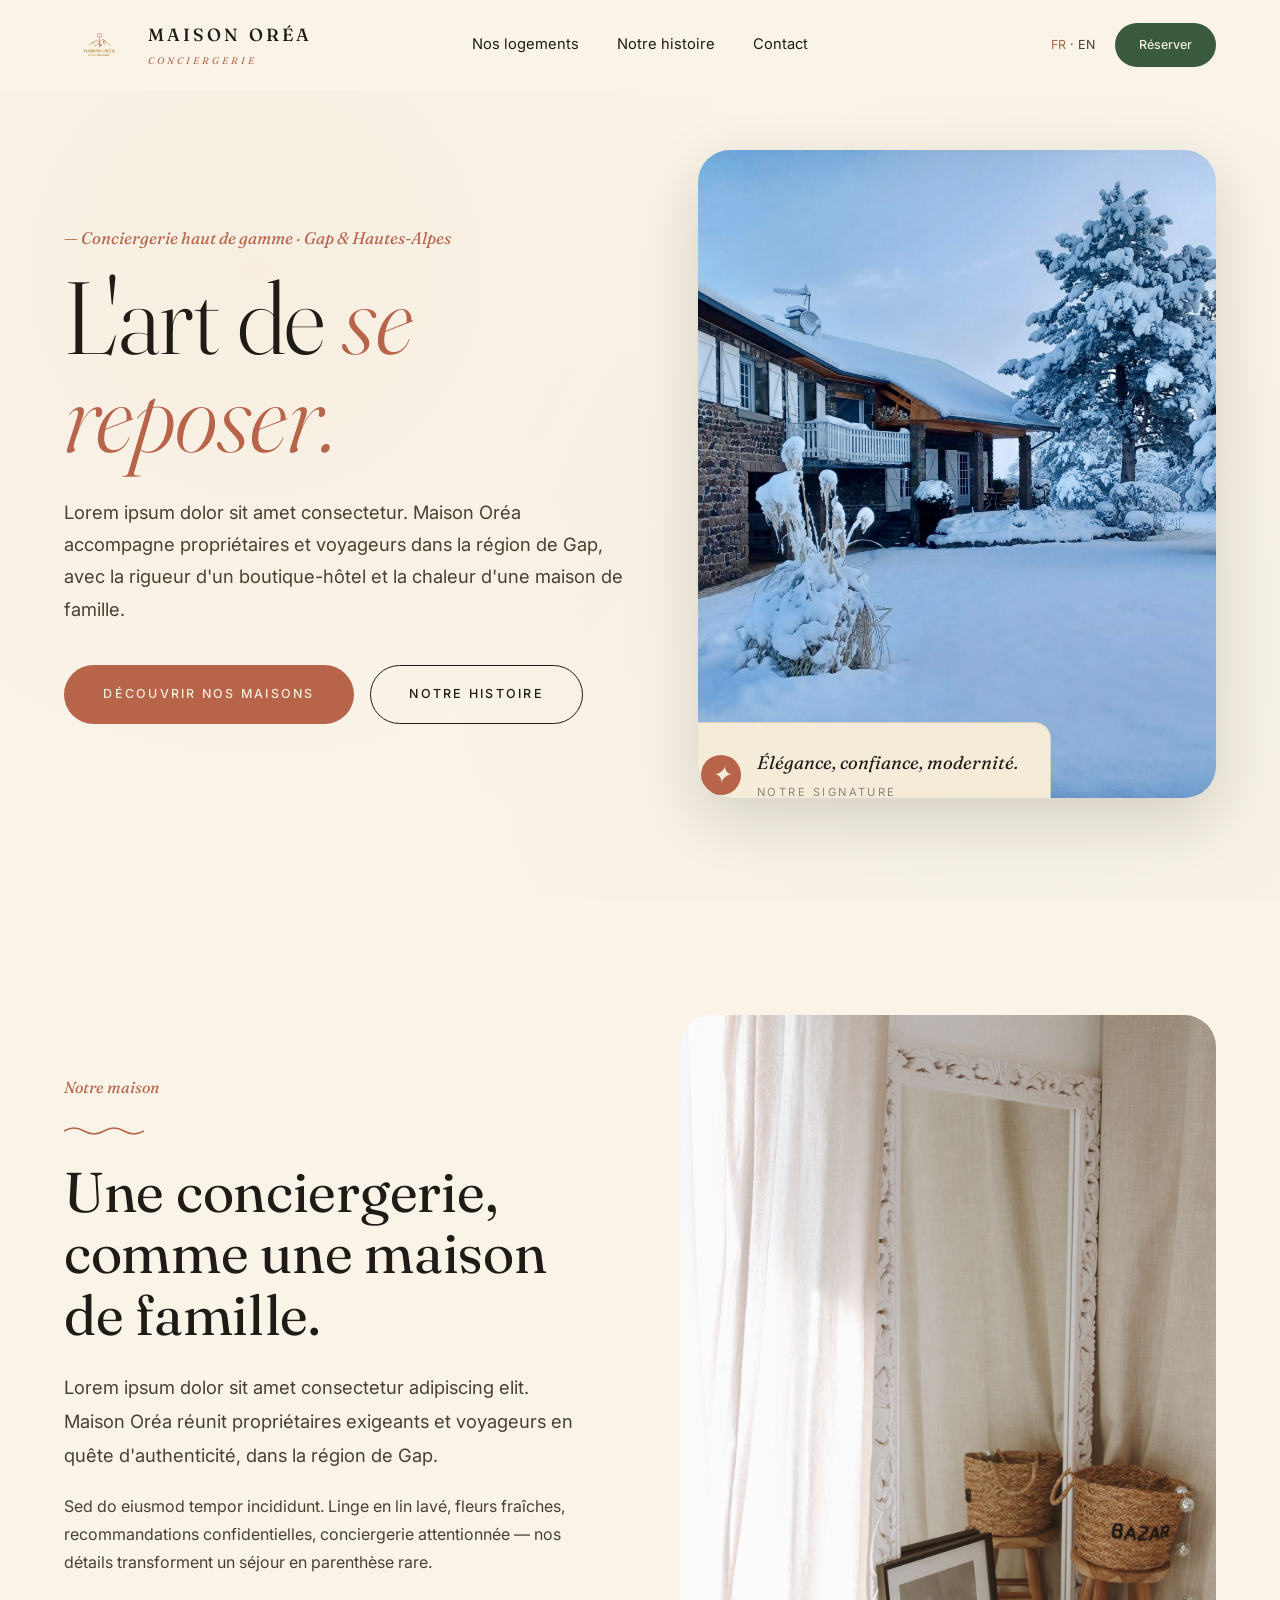
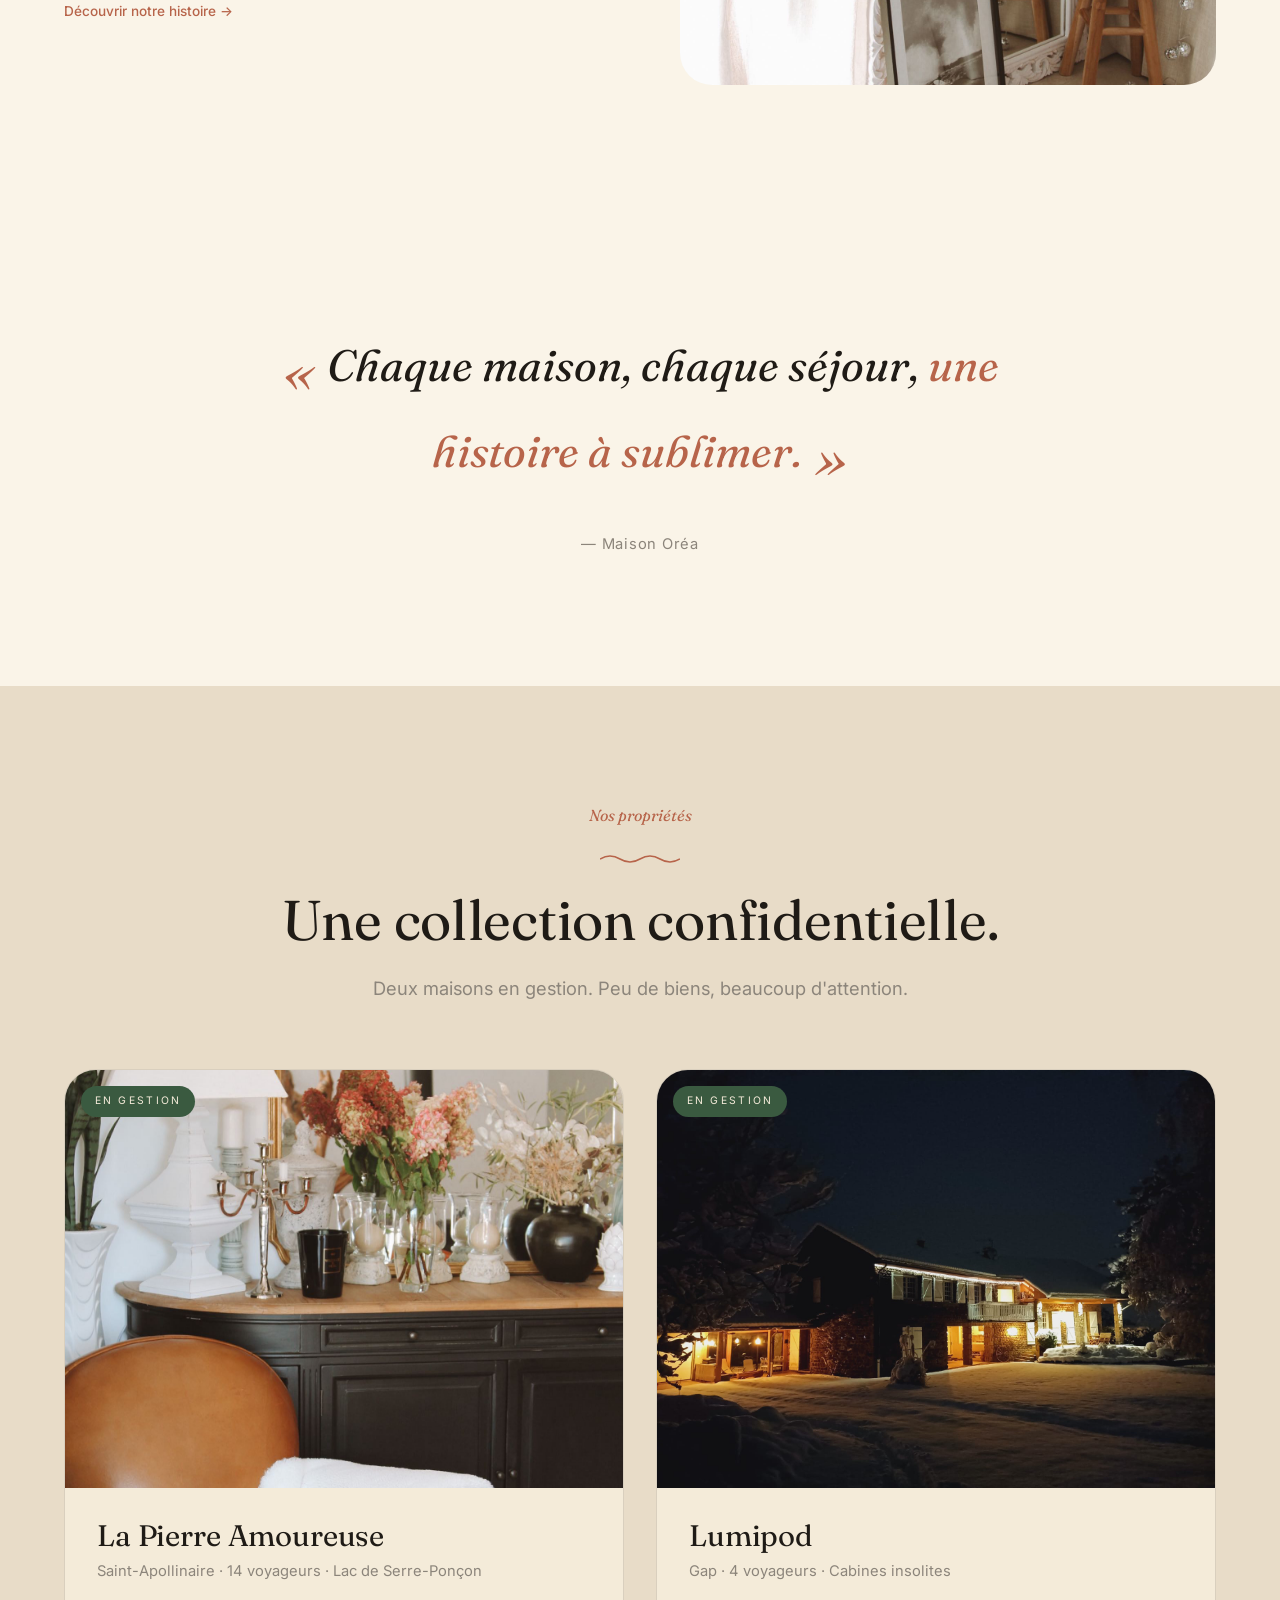
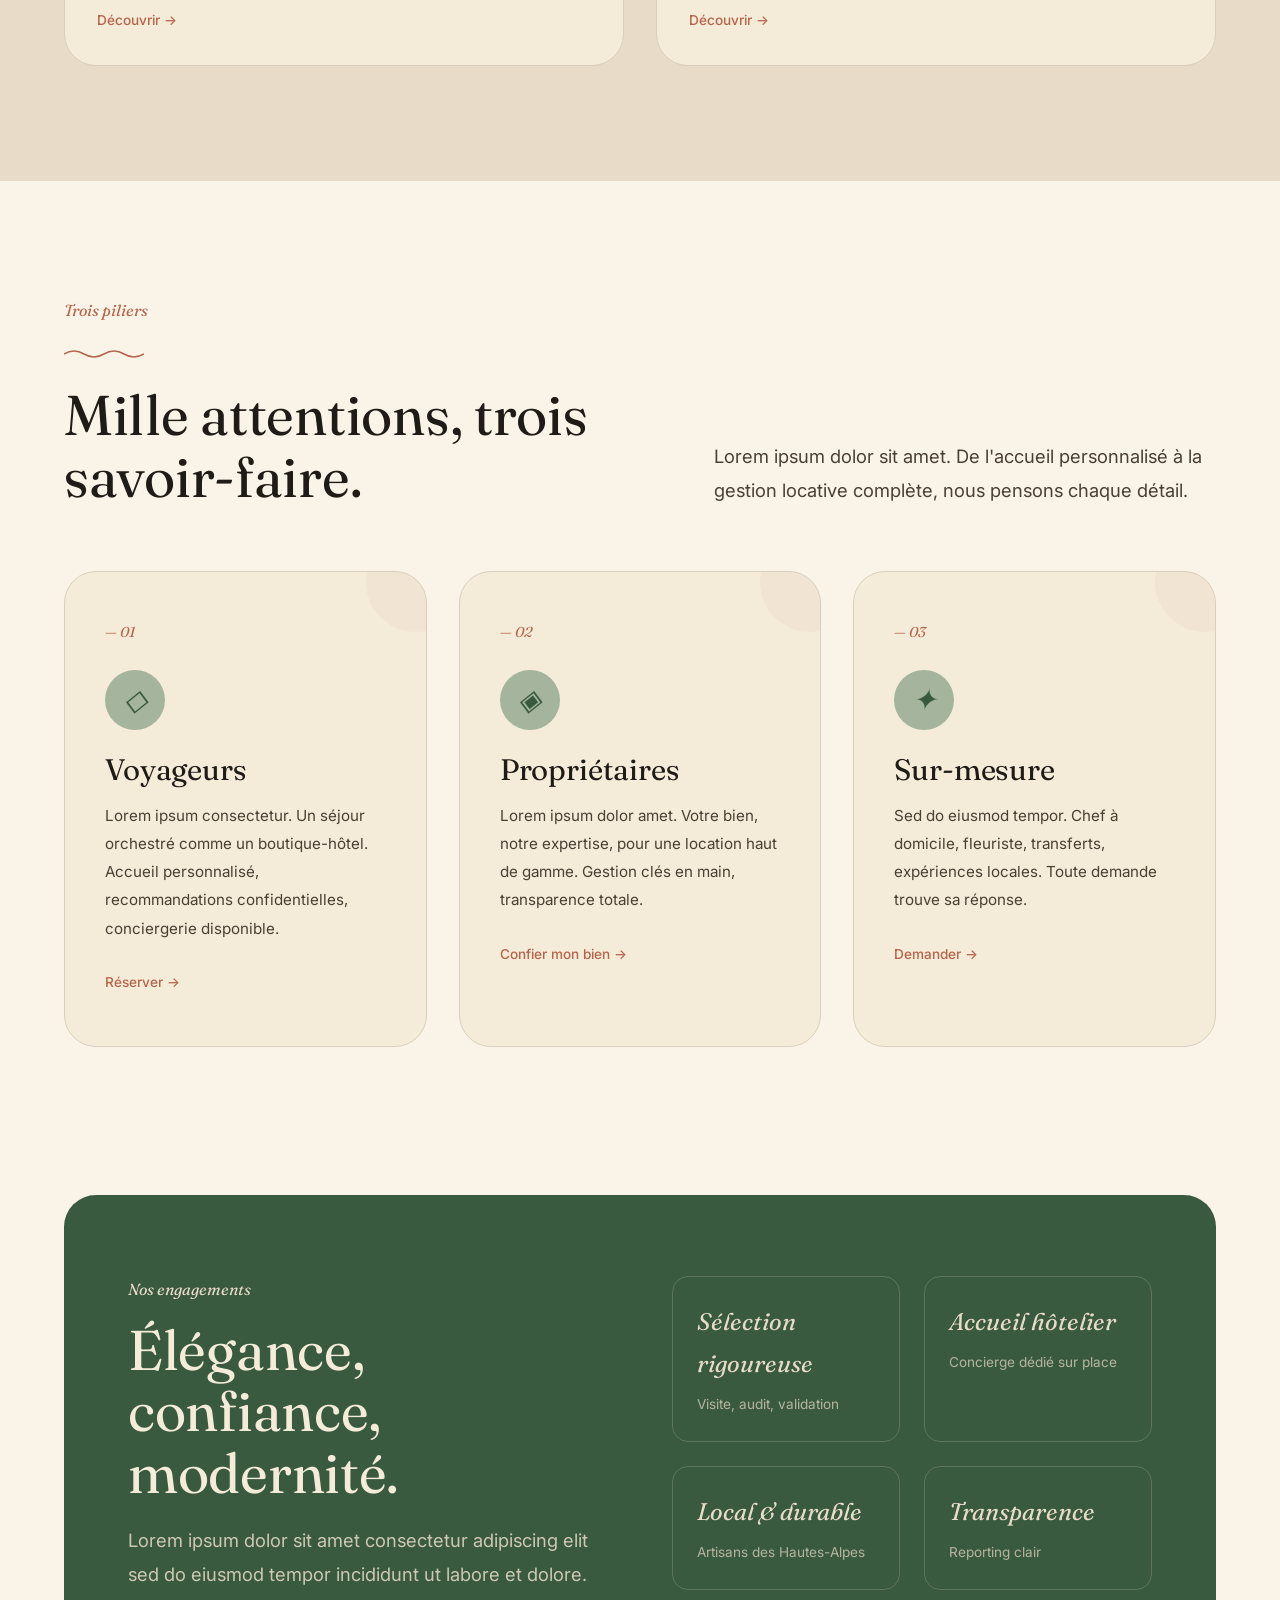
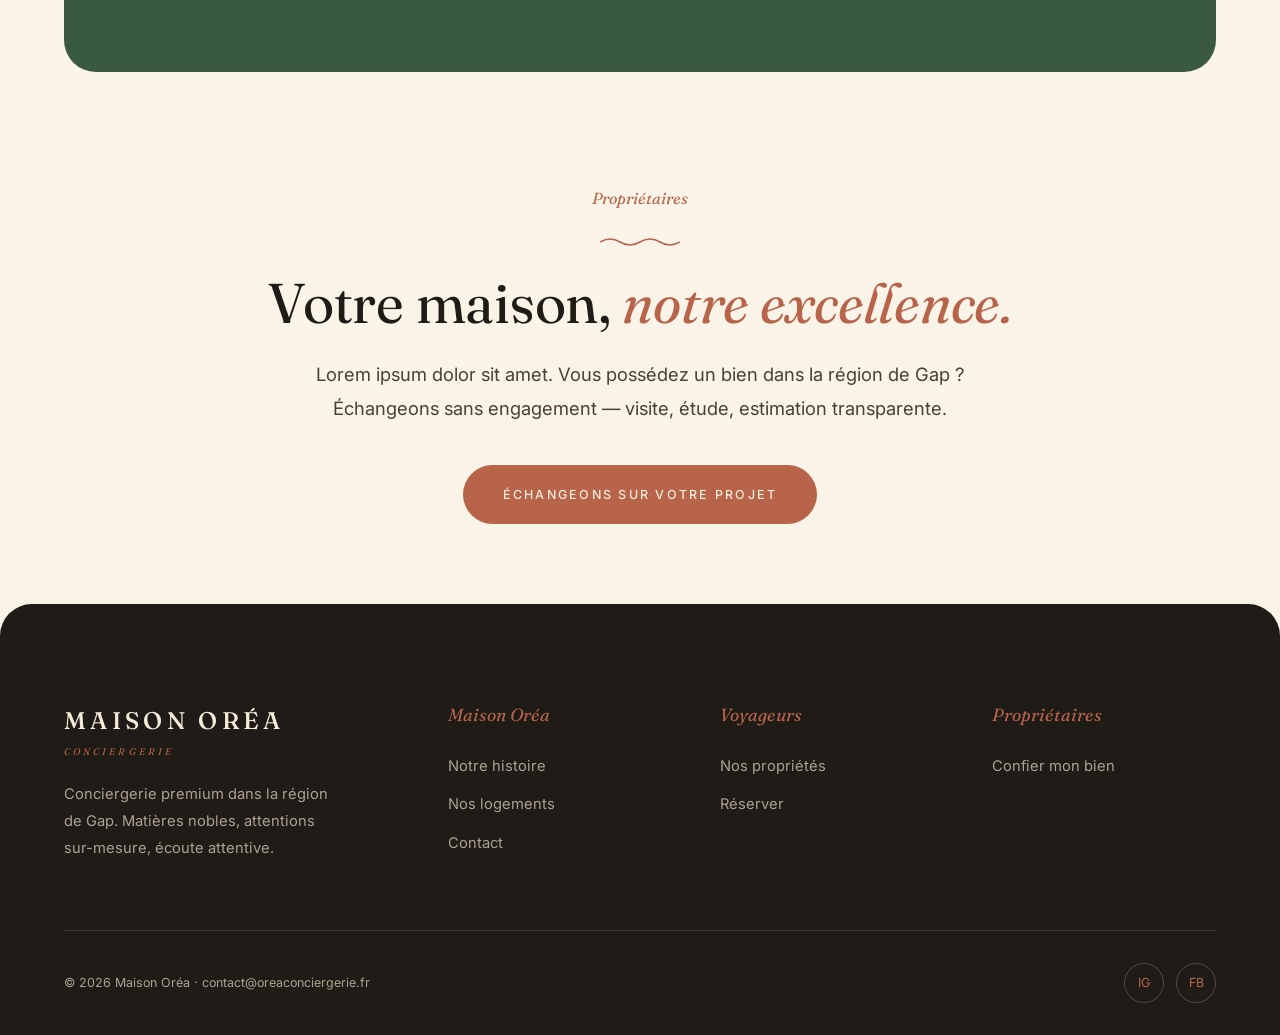
==== index.html @ b097629f "Initial upload - Variante 2 Nature & matières" ====
<!DOCTYPE html>
<html lang="fr">
<head>
<meta charset="UTF-8">
<meta name="viewport" content="width=device-width, initial-scale=1.0">
<title>Maison Oréa — Conciergerie nature & matières · Hautes-Alpes</title>
<meta name="description" content="Conciergerie haut de gamme dans la région de Gap, alliance de matières nobles et d'attentions sur-mesure.">
<meta name="theme-color" content="#B7644A">
<link rel="icon" type="image/png" href="assets/img/logo.png">
<link rel="preconnect" href="https://fonts.googleapis.com"><link rel="preconnect" href="https://fonts.gstatic.com" crossorigin>
<link href="https://fonts.googleapis.com/css2?family=Fraunces:ital,wght@0,300;0,400;0,500;0,600;1,300;1,400&family=Inter:wght@300;400;500;600&display=swap" rel="stylesheet">
<link rel="stylesheet" href="assets/css/style.css">
</head>
<body>

<header class="site-header">
  <div class="nav-row">
    <a href="index.html" class="brand"><img src="assets/img/logo.png" alt="Maison Oréa"><span><span class="brand-name">MAISON ORÉA</span><span class="brand-tag">conciergerie</span></span></a>
    <nav class="main-nav"><a href="logements.html">Nos logements</a><a href="a-propos.html">Notre histoire</a><a href="contact.html">Contact</a></nav>
    <div class="header-actions"><span class="lang-toggle"><span class="active">FR</span> · EN</span><a href="contact.html" class="btn-header">Réserver</a><button class="menu-toggle"><span></span><span></span><span></span></button></div>
  </div>
</header>
<nav class="mobile-nav"><a href="index.html">Accueil</a><a href="logements.html">Nos logements</a><a href="a-propos.html">Notre histoire</a><a href="contact.html">Contact</a><a href="contact.html" class="mobile-cta">Nous contacter</a></nav>

<!-- HERO Nature -->
<section class="hero">
  <div class="hero-text fade-in">
    <span class="hero-eyebrow">— Conciergerie haut de gamme · Gap & Hautes-Alpes</span>
    <h1 class="hero-title">L'art de <em>se reposer.</em></h1>
    <p class="hero-desc">Lorem ipsum dolor sit amet consectetur. Maison Oréa accompagne propriétaires et voyageurs dans la région de Gap, avec la rigueur d'un boutique-hôtel et la chaleur d'une maison de famille.</p>
    <div class="hero-actions">
      <a href="logements.html" class="btn btn-primary">Découvrir nos maisons</a>
      <a href="a-propos.html" class="btn btn-ghost">Notre histoire</a>
    </div>
  </div>
  <div class="hero-image-wrap fade-in">
    <img src="assets/img/michel-hero.jpg" alt="Intérieur Maison Oréa" fetchpriority="high">
    <div class="hero-image-tag">
      <span class="icon">✦</span>
      <span class="text">Élégance, confiance, modernité.<small>Notre signature</small></span>
    </div>
  </div>
</section>

<!-- ÉDITORIAL 1 -->
<section>
  <div class="container">
    <div class="editorial-block fade-up">
      <div class="editorial-text">
        <span class="eyebrow">Notre maison</span>
        <span class="divider-wave"></span>
        <h2>Une conciergerie, comme une maison de famille.</h2>
        <p class="lead">Lorem ipsum dolor sit amet consectetur adipiscing elit. Maison Oréa réunit propriétaires exigeants et voyageurs en quête d'authenticité, dans la région de Gap.</p>
        <p>Sed do eiusmod tempor incididunt. Linge en lin lavé, fleurs fraîches, recommandations confidentielles, conciergerie attentionnée — nos détails transforment un séjour en parenthèse rare.</p>
        <a href="a-propos.html" class="link-arrow">Découvrir notre histoire →</a>
      </div>
      <div class="editorial-image">
        <img src="assets/img/josiane-2.jpg" alt="Intérieur Maison Oréa" loading="lazy">
      </div>
    </div>
  </div>
</section>

<!-- QUOTE -->
<section style="padding-block: 4rem;">
  <div class="quote fade-up">
    <p class="quote-text">Chaque maison, chaque séjour, <span style="color: var(--terracotta);">une histoire à sublimer.</span></p>
    <p class="quote-author">— Maison Oréa</p>
  </div>
</section>

<!-- LOGEMENTS -->
<section style="background: var(--lin); border-radius: 0;">
  <div class="container">
    <div style="text-align: center; max-width: 720px; margin: 0 auto 4rem;" class="fade-up">
      <span class="eyebrow">Nos propriétés</span>
      <span class="divider-wave center"></span>
      <h2>Une collection confidentielle.</h2>
      <p class="lead muted" style="margin-top: 1.25rem;">Deux maisons en gestion. Peu de biens, beaucoup d'attention.</p>
    </div>
    <div class="lodge-grid">
      <article class="lodge-card fade-up">
        <div class="img-wrap">
          <span class="badge">En gestion</span>
          <img src="assets/img/josiane-1.jpg" alt="La Pierre Amoureuse" loading="lazy">
        </div>
        <div class="body">
          <h3>La Pierre Amoureuse</h3>
          <div class="meta">Saint-Apollinaire · 14 voyageurs · Lac de Serre-Ponçon</div>
          <a href="logement-pierre-amoureuse.html" class="more">Découvrir →</a>
        </div>
      </article>
      <article class="lodge-card fade-up">
        <div class="img-wrap">
          <span class="badge">En gestion</span>
          <img src="assets/img/michel-1.jpg" alt="Lumipod" loading="lazy">
        </div>
        <div class="body">
          <h3>Lumipod</h3>
          <div class="meta">Gap · 4 voyageurs · Cabines insolites</div>
          <a href="logement-pierre-amoureuse.html" class="more">Découvrir →</a>
        </div>
      </article>
    </div>
  </div>
</section>

<!-- TRIO services -->
<section>
  <div class="container">
    <div style="display: grid; grid-template-columns: 1.2fr 1fr; gap: 3rem; align-items: end; margin-bottom: 4rem;" class="fade-up">
      <div>
        <span class="eyebrow">Trois piliers</span>
        <span class="divider-wave"></span>
        <h2>Mille attentions, trois savoir-faire.</h2>
      </div>
      <p class="lead">Lorem ipsum dolor sit amet. De l'accueil personnalisé à la gestion locative complète, nous pensons chaque détail.</p>
    </div>
    <div class="trio-grid">
      <article class="trio-card fade-up">
        <div class="num">— 01</div>
        <div class="ico">◇</div>
        <h3>Voyageurs</h3>
        <p>Lorem ipsum consectetur. Un séjour orchestré comme un boutique-hôtel. Accueil personnalisé, recommandations confidentielles, conciergerie disponible.</p>
        <a href="logements.html" class="link-arrow">Réserver →</a>
      </article>
      <article class="trio-card fade-up">
        <div class="num">— 02</div>
        <div class="ico">◈</div>
        <h3>Propriétaires</h3>
        <p>Lorem ipsum dolor amet. Votre bien, notre expertise, pour une location haut de gamme. Gestion clés en main, transparence totale.</p>
        <a href="contact.html" class="link-arrow">Confier mon bien →</a>
      </article>
      <article class="trio-card fade-up">
        <div class="num">— 03</div>
        <div class="ico">✦</div>
        <h3>Sur-mesure</h3>
        <p>Sed do eiusmod tempor. Chef à domicile, fleuriste, transferts, expériences locales. Toute demande trouve sa réponse.</p>
        <a href="contact.html" class="link-arrow">Demander →</a>
      </article>
    </div>
  </div>
</section>

<!-- GREEN section -->
<section class="green fade-up">
  <div style="max-width: 1280px; margin: 0 auto; display: grid; grid-template-columns: 1fr 1fr; gap: 4rem; align-items: center;">
    <div>
      <span class="eyebrow light">Nos engagements</span>
      <h2 style="margin-top: 1rem;">Élégance, confiance, modernité.</h2>
      <p class="lead" style="margin-top: 1.25rem;">Lorem ipsum dolor sit amet consectetur adipiscing elit sed do eiusmod tempor incididunt ut labore et dolore.</p>
    </div>
    <div style="display: grid; grid-template-columns: 1fr 1fr; gap: 1.5rem;">
      <div style="padding: 1.5rem; border-radius: var(--r-md); border: 1px solid rgba(232,220,200,0.2);"><div style="font-family: var(--serif); font-style: italic; font-size: 1.5rem; color: var(--lin); margin-bottom: 0.5rem;">Sélection rigoureuse</div><div style="font-size: 0.85rem; color: rgba(232,220,200,0.7);">Visite, audit, validation</div></div>
      <div style="padding: 1.5rem; border-radius: var(--r-md); border: 1px solid rgba(232,220,200,0.2);"><div style="font-family: var(--serif); font-style: italic; font-size: 1.5rem; color: var(--lin); margin-bottom: 0.5rem;">Accueil hôtelier</div><div style="font-size: 0.85rem; color: rgba(232,220,200,0.7);">Concierge dédié sur place</div></div>
      <div style="padding: 1.5rem; border-radius: var(--r-md); border: 1px solid rgba(232,220,200,0.2);"><div style="font-family: var(--serif); font-style: italic; font-size: 1.5rem; color: var(--lin); margin-bottom: 0.5rem;">Local & durable</div><div style="font-size: 0.85rem; color: rgba(232,220,200,0.7);">Artisans des Hautes-Alpes</div></div>
      <div style="padding: 1.5rem; border-radius: var(--r-md); border: 1px solid rgba(232,220,200,0.2);"><div style="font-family: var(--serif); font-style: italic; font-size: 1.5rem; color: var(--lin); margin-bottom: 0.5rem;">Transparence</div><div style="font-size: 0.85rem; color: rgba(232,220,200,0.7);">Reporting clair</div></div>
    </div>
  </div>
</section>

<!-- CTA -->
<section style="padding-block: 5rem;">
  <div class="container-narrow" style="text-align: center;">
    <span class="eyebrow">Propriétaires</span>
    <span class="divider-wave center"></span>
    <h2 style="margin-top: 1rem;">Votre maison, <span class="accent">notre excellence.</span></h2>
    <p class="lead" style="margin-top: 1.5rem; margin-bottom: 2.5rem;">Lorem ipsum dolor sit amet. Vous possédez un bien dans la région de Gap ? Échangeons sans engagement — visite, étude, estimation transparente.</p>
    <a href="contact.html" class="btn btn-primary">Échangeons sur votre projet</a>
  </div>
</section>

<footer class="site-footer">
  <div class="container">
    <div class="footer-grid">
      <div class="footer-brand"><span class="brand-name">MAISON ORÉA</span><span class="brand-tag">conciergerie</span><p>Conciergerie premium dans la région de Gap. Matières nobles, attentions sur-mesure, écoute attentive.</p></div>
      <div class="footer-col"><h5>Maison Oréa</h5><ul><li><a href="a-propos.html">Notre histoire</a></li><li><a href="logements.html">Nos logements</a></li><li><a href="contact.html">Contact</a></li></ul></div>
      <div class="footer-col"><h5>Voyageurs</h5><ul><li><a href="logements.html">Nos propriétés</a></li><li><a href="contact.html">Réserver</a></li></ul></div>
      <div class="footer-col"><h5>Propriétaires</h5><ul><li><a href="contact.html">Confier mon bien</a></li></ul></div>
    </div>
    <div class="footer-bottom"><div>© 2026 Maison Oréa · contact@oreaconciergerie.fr</div><div class="social"><a href="https://www.instagram.com/oreaconciergerie" target="_blank" rel="noopener">IG</a><a href="#">FB</a></div></div>
  </div>
</footer>
<script src="assets/js/app.js"></script>
</body>
</html>
---- assets/css/style.css ----
/* =====================================================
   MAISON ORÉA — VARIANTE 02 · NATURE & MATIÈRES
   Esprit : organique, terreux, matières nobles, sensoriel
   ===================================================== */

:root {
  --terracotta: #B7644A;
  --terracotta-fonce: #8E4633;
  --vert-foncé: #3A5A40;
  --vert-mousse: #5A6B4F;
  --vert-pale: #A4B49D;
  --lin: #E8DCC8;
  --lin-clair: #F4EBD9;
  --papier: #FAF4E8;
  --charbon: #1F1B16;
  --terre: #4A3F33;
  --pierre: #8C857B;
  --bordure: #D9CFBE;

  --serif: 'Fraunces', 'Cormorant Garamond', Georgia, serif;
  --sans: 'Inter', -apple-system, BlinkMacSystemFont, sans-serif;
  --gutter: clamp(1.5rem, 5vw, 5rem);
  --ease: cubic-bezier(0.22, 1, 0.36, 1);
  --r-sm: 8px;
  --r-md: 16px;
  --r-lg: 32px;
}

*,*::before,*::after { box-sizing: border-box; margin: 0; padding: 0; }
html { scroll-behavior: smooth; }
body {
  font-family: var(--sans); font-size: 16px; line-height: 1.75;
  color: var(--terre); background: var(--papier);
  -webkit-font-smoothing: antialiased;
  background-image:
    radial-gradient(circle at 20% 30%, rgba(183,100,74,0.04), transparent 50%),
    radial-gradient(circle at 80% 70%, rgba(58,90,64,0.04), transparent 50%);
  background-attachment: fixed;
  overflow-x: hidden;
}
img { max-width: 100%; display: block; }
a { color: inherit; text-decoration: none; transition: color 0.3s var(--ease); }
button { font: inherit; cursor: pointer; border: 0; background: none; }

h1,h2,h3,h4 { font-family: var(--serif); font-weight: 400; color: var(--charbon); line-height: 1.1; letter-spacing: -0.005em; }
h1 { font-size: clamp(3rem, 7vw, 6rem); font-weight: 300; }
h2 { font-size: clamp(2rem, 4.5vw, 3.5rem); font-weight: 400; }
h3 { font-size: clamp(1.4rem, 2.5vw, 2.25rem); }
h4 { font-size: 1.4rem; }

.eyebrow {
  font-family: var(--serif); font-style: italic; font-weight: 400;
  font-size: 1rem; color: var(--terracotta);
}
.eyebrow.light { color: var(--lin); }
.lead { font-size: 1.15rem; line-height: 1.85; color: var(--terre); }
.muted { color: var(--pierre); }
.accent { color: var(--terracotta); font-style: italic; font-family: var(--serif); }

.container { max-width: 1280px; margin: 0 auto; padding-inline: var(--gutter); }
.container-narrow { max-width: 880px; margin: 0 auto; padding-inline: var(--gutter); }
section { padding-block: clamp(4rem, 9vw, 8rem); position: relative; }

/* Wavy divider SVG (organic) */
.divider-wave {
  display: block; width: 80px; height: 12px; margin-block: 1.5rem;
  background-image: url("data:image/svg+xml;utf8,<svg xmlns='http://www.w3.org/2000/svg' viewBox='0 0 80 12'><path d='M0 6 Q 10 0, 20 6 T 40 6 T 60 6 T 80 6' stroke='%23B7644A' stroke-width='1.5' fill='none'/></svg>");
  background-repeat: no-repeat;
}
.divider-wave.center { margin-inline: auto; }

/* ---------- Buttons ---------- */
.btn {
  display: inline-flex; align-items: center; gap: 0.75rem;
  padding: 1.1rem 2.4rem;
  font-size: 0.78rem; font-weight: 500; letter-spacing: 0.18em; text-transform: uppercase;
  border: 1px solid transparent; border-radius: 100px;
  transition: all 0.4s var(--ease);
}
.btn-primary { background: var(--terracotta); color: var(--lin-clair); }
.btn-primary:hover { background: var(--terracotta-fonce); }
.btn-dark { background: var(--vert-foncé); color: var(--lin-clair); }
.btn-dark:hover { background: var(--charbon); }
.btn-ghost { background: transparent; color: var(--charbon); border-color: var(--charbon); }
.btn-ghost:hover { background: var(--charbon); color: var(--lin-clair); }
.btn-ghost.light { color: var(--lin-clair); border-color: rgba(232,220,200,0.4); }
.btn-ghost.light:hover { background: var(--lin-clair); color: var(--charbon); }

.link-arrow {
  display: inline-flex; align-items: center; gap: 0.7rem;
  font-size: 0.85rem; font-weight: 500;
  color: var(--terracotta); padding-bottom: 4px; position: relative;
}
.link-arrow::after { content: ''; position: absolute; left: 0; right: 0; bottom: 0; height: 1px; background: currentColor; transform: scaleX(0); transform-origin: right; transition: transform 0.4s var(--ease); }
.link-arrow:hover::after { transform: scaleX(1); transform-origin: left; }
.link-arrow.light { color: var(--lin); }

/* ---------- Header ---------- */
.site-header {
  position: fixed; inset: 0 0 auto 0; z-index: 100;
  padding: 1.25rem var(--gutter);
  background: rgba(250,244,232,0.9);
  backdrop-filter: blur(14px); -webkit-backdrop-filter: blur(14px);
  border-bottom: 1px solid transparent;
  transition: all 0.4s var(--ease);
}
.site-header.scrolled { border-bottom-color: var(--bordure); padding-block: 0.85rem; }
.nav-row { max-width: 1400px; margin: 0 auto; display: grid; grid-template-columns: 1fr auto 1fr; align-items: center; gap: 1.5rem; }
.brand { display: inline-flex; align-items: center; gap: 0.85rem; }
.brand img { height: 40px; }
.brand-name { font-family: var(--serif); font-weight: 500; font-size: 1.1rem; letter-spacing: 0.18em; color: var(--charbon); }
.brand-tag { font-size: 0.6rem; letter-spacing: 0.32em; text-transform: uppercase; color: var(--terracotta); display: block; margin-top: 2px; font-style: italic; font-family: var(--serif); }

.main-nav { display: flex; gap: 2.4rem; justify-content: center; }
.main-nav a { font-size: 0.92rem; color: var(--charbon); position: relative; padding-block: 4px; }
.main-nav a::after { content: ''; position: absolute; bottom: 0; left: 50%; width: 0; height: 1px; background: var(--terracotta); transition: all 0.3s var(--ease); }
.main-nav a:hover::after, .main-nav a.active::after { width: 100%; left: 0; }

.header-actions { display: flex; align-items: center; gap: 1.25rem; justify-content: flex-end; }
.lang-toggle { font-size: 0.78rem; color: var(--terre); }
.lang-toggle .active { color: var(--terracotta); }

.btn-header {
  padding: 0.7rem 1.5rem; font-size: 0.78rem; font-weight: 500;
  background: var(--vert-foncé); color: var(--lin-clair); border-radius: 100px;
  transition: all 0.3s var(--ease);
}
.btn-header:hover { background: var(--charbon); }

.menu-toggle { display: none; flex-direction: column; gap: 5px; padding: 8px; }
.menu-toggle span { display: block; width: 22px; height: 1px; background: var(--charbon); transition: all 0.3s var(--ease); }
.menu-toggle.open span:nth-child(1) { transform: translateY(6px) rotate(45deg); }
.menu-toggle.open span:nth-child(2) { opacity: 0; }
.menu-toggle.open span:nth-child(3) { transform: translateY(-6px) rotate(-45deg); }
@media (max-width: 1024px) { .main-nav, .lang-toggle, .btn-header { display: none; } .nav-row { grid-template-columns: auto 1fr; } .header-actions { justify-content: flex-end; } .menu-toggle { display: inline-flex; } }

.mobile-nav { position: fixed; inset: 0; background: var(--vert-foncé); z-index: 99; transform: translateY(-100%); transition: transform 0.6s var(--ease); display: flex; flex-direction: column; padding: 110px var(--gutter); gap: 1rem; }
.mobile-nav.open { transform: translateY(0); }
.mobile-nav a { font-family: var(--serif); font-size: 2.25rem; color: var(--lin-clair); font-weight: 300; padding-block: 0.85rem; border-bottom: 1px solid rgba(232,220,200,0.15); font-style: italic; }
.mobile-nav .mobile-cta { background: var(--terracotta); padding: 1rem 1.5rem; text-align: center; font-family: var(--sans); font-size: 0.78rem; letter-spacing: 0.22em; text-transform: uppercase; border-radius: 100px; border: 0; margin-top: 1rem; font-style: normal; }

/* ---------- HERO ---------- */
.hero {
  position: relative; min-height: 100vh;
  padding: 8rem var(--gutter) 5rem;
  display: grid; grid-template-columns: 1.1fr 1fr; gap: 4rem;
  align-items: center; max-width: 1500px; margin: 0 auto;
}
.hero-text { position: relative; z-index: 2; }
.hero-eyebrow { color: var(--terracotta); font-size: 1.05rem; margin-bottom: 1rem; display: inline-block; font-style: italic; font-family: var(--serif); }
.hero-title { font-size: clamp(3rem, 8vw, 7rem); font-weight: 300; line-height: 0.95; color: var(--charbon); margin-bottom: 2rem; }
.hero-title em { color: var(--terracotta); font-style: italic; }
.hero-desc { font-size: 1.15rem; color: var(--terre); margin-bottom: 2.5rem; max-width: 50ch; }
.hero-actions { display: flex; gap: 1rem; flex-wrap: wrap; }

.hero-image-wrap { position: relative; aspect-ratio: 4/5; border-radius: var(--r-lg); overflow: hidden; box-shadow: 0 20px 60px rgba(31,27,22,0.15); }
.hero-image-wrap img { width: 100%; height: 100%; object-fit: cover; }
.hero-image-tag {
  position: absolute; bottom: -30px; left: -30px;
  background: var(--lin-clair); padding: 1.5rem 2rem;
  border-radius: var(--r-md); border: 1px solid var(--bordure);
  display: flex; align-items: center; gap: 1rem;
}
.hero-image-tag .icon { width: 40px; height: 40px; border-radius: 50%; background: var(--terracotta); display: inline-flex; align-items: center; justify-content: center; color: var(--lin-clair); font-family: var(--serif); font-size: 1.5rem; font-style: italic; }
.hero-image-tag .text { font-family: var(--serif); font-size: 1.15rem; font-style: italic; color: var(--charbon); }
.hero-image-tag .text small { display: block; font-family: var(--sans); font-style: normal; font-size: 0.7rem; letter-spacing: 0.22em; text-transform: uppercase; color: var(--pierre); margin-top: 4px; }
@media (max-width: 1024px) { .hero { grid-template-columns: 1fr; gap: 3rem; min-height: auto; padding-top: 7rem; } .hero-image-tag { left: 1rem; bottom: -20px; } }

/* ---------- Section editorial ---------- */
.editorial-block { display: grid; grid-template-columns: 1fr 1fr; gap: 5rem; align-items: center; }
.editorial-block.reverse { direction: rtl; }
.editorial-block.reverse > * { direction: ltr; }
.editorial-text { max-width: 520px; }
.editorial-text h2 { margin-bottom: 1.5rem; }
.editorial-text p { margin-bottom: 1.25rem; }
.editorial-image { aspect-ratio: 4/5; overflow: hidden; border-radius: var(--r-lg); }
.editorial-image img { width: 100%; height: 100%; object-fit: cover; }
@media (max-width: 1024px) { .editorial-block { grid-template-columns: 1fr; gap: 3rem; } .editorial-block.reverse { direction: ltr; } }

/* ---------- Logements cards organic ---------- */
.lodge-grid { display: grid; grid-template-columns: 1fr 1fr; gap: 2rem; }
.lodge-card { background: var(--lin-clair); border-radius: var(--r-lg); overflow: hidden; transition: all 0.5s var(--ease); border: 1px solid var(--bordure); }
.lodge-card:hover { transform: translateY(-6px); box-shadow: 0 30px 60px rgba(31,27,22,0.12); }
.lodge-card .img-wrap { aspect-ratio: 4/3; overflow: hidden; position: relative; }
.lodge-card .img-wrap img { width: 100%; height: 100%; object-fit: cover; transition: transform 1s var(--ease); }
.lodge-card:hover .img-wrap img { transform: scale(1.04); }
.lodge-card .badge { position: absolute; top: 1rem; left: 1rem; background: var(--vert-foncé); color: var(--lin-clair); padding: 0.4rem 0.85rem; border-radius: 100px; font-size: 0.65rem; letter-spacing: 0.22em; text-transform: uppercase; }
.lodge-card .body { padding: 2rem; }
.lodge-card h3 { font-size: 1.85rem; margin-bottom: 0.4rem; }
.lodge-card .meta { font-size: 0.92rem; color: var(--pierre); margin-bottom: 1.25rem; }
.lodge-card .more { display: inline-flex; align-items: center; gap: 0.5rem; font-size: 0.85rem; color: var(--terracotta); font-weight: 500; }
@media (max-width: 768px) { .lodge-grid { grid-template-columns: 1fr; } }

/* ---------- Trio services (organic) ---------- */
.trio-grid { display: grid; grid-template-columns: repeat(3, 1fr); gap: 2rem; }
.trio-card {
  background: var(--lin-clair); padding: 3rem 2.5rem; border-radius: var(--r-lg);
  border: 1px solid var(--bordure); transition: all 0.5s var(--ease);
  position: relative; overflow: hidden;
}
.trio-card::before {
  content: ''; position: absolute; top: -40px; right: -40px;
  width: 100px; height: 100px; border-radius: 50%; background: var(--terracotta); opacity: 0.05;
  transition: all 0.5s var(--ease);
}
.trio-card:hover::before { transform: scale(1.5); opacity: 0.1; }
.trio-card:hover { border-color: var(--terracotta); transform: translateY(-4px); }
.trio-card .num {
  font-family: var(--serif); font-style: italic; font-size: 0.9rem; color: var(--terracotta); margin-bottom: 1.5rem;
}
.trio-card .ico {
  width: 60px; height: 60px; border-radius: 50%;
  background: var(--vert-pale); color: var(--vert-foncé);
  display: inline-flex; align-items: center; justify-content: center;
  font-family: var(--serif); font-size: 1.85rem; font-style: italic; margin-bottom: 1.5rem;
}
.trio-card h3 { font-size: 1.85rem; margin-bottom: 1rem; }
.trio-card p { font-size: 0.95rem; color: var(--terre); line-height: 1.85; margin-bottom: 1.5rem; }
@media (max-width: 1024px) { .trio-grid { grid-template-columns: 1fr; } }

/* ---------- Section feutrée verte ---------- */
.green {
  background: var(--vert-foncé); color: var(--lin-clair);
  border-radius: var(--r-lg);
  margin: 2rem var(--gutter);
  padding: 5rem var(--gutter);
}
.green h2, .green h3 { color: var(--lin-clair); }
.green .lead { color: rgba(232,220,200,0.85); }

/* ---------- Quote ---------- */
.quote {
  text-align: center; max-width: 880px; margin: 0 auto;
  padding: 4rem 2rem;
}
.quote-text { font-family: var(--serif); font-style: italic; font-size: clamp(1.75rem, 3.5vw, 2.75rem); line-height: 1.3; color: var(--charbon); margin-bottom: 2rem; }
.quote-text::before, .quote-text::after { color: var(--terracotta); font-size: 1.5em; vertical-align: -0.2em; }
.quote-text::before { content: '« '; }
.quote-text::after { content: ' »'; }
.quote-author { font-size: 0.92rem; color: var(--pierre); letter-spacing: 0.05em; }

/* ---------- Footer ---------- */
.site-footer {
  background: var(--charbon); color: rgba(232,220,200,0.7);
  padding: 6rem 0 2rem;
  border-top-left-radius: var(--r-lg); border-top-right-radius: var(--r-lg);
}
.footer-grid { display: grid; grid-template-columns: 1.5fr 1fr 1fr 1fr; gap: 3rem; margin-bottom: 4rem; }
.footer-brand .brand-name { color: var(--lin-clair); font-size: 1.5rem; }
.footer-brand .brand-tag { color: var(--terracotta); font-style: italic; font-family: var(--serif); }
.footer-brand p { margin-top: 1.25rem; font-size: 0.92rem; max-width: 30ch; line-height: 1.85; }
.footer-col h5 { font-family: var(--serif); font-style: italic; font-weight: 400; font-size: 1.1rem; color: var(--terracotta); margin-bottom: 1.25rem; }
.footer-col ul { list-style: none; }
.footer-col ul li { margin-bottom: 0.6rem; }
.footer-col ul a { font-size: 0.92rem; }
.footer-col ul a:hover { color: var(--terracotta); }
.footer-bottom { display: flex; justify-content: space-between; align-items: center; padding-top: 2rem; border-top: 1px solid rgba(232,220,200,0.15); font-size: 0.78rem; flex-wrap: wrap; gap: 1rem; }
.footer-bottom .social { display: flex; gap: 0.75rem; }
.footer-bottom .social a { width: 40px; height: 40px; border-radius: 50%; border: 1px solid rgba(232,220,200,0.25); display: inline-flex; align-items: center; justify-content: center; color: var(--terracotta); font-size: 0.78rem; transition: all 0.3s var(--ease); }
.footer-bottom .social a:hover { background: var(--terracotta); border-color: var(--terracotta); color: var(--lin-clair); }
@media (max-width: 1024px) { .footer-grid { grid-template-columns: 1fr 1fr; } }
@media (max-width: 600px) { .footer-grid { grid-template-columns: 1fr; gap: 2.5rem; } .footer-bottom { flex-direction: column; text-align: center; } }

/* ---------- Page hero (inner) ---------- */
.page-hero {
  position: relative; padding: 11rem var(--gutter) 4rem;
  background: var(--lin-clair);
  overflow: hidden; border-bottom: 1px solid var(--bordure);
}
.page-hero::before {
  content: ''; position: absolute; top: 50%; left: 50%; width: 600px; height: 600px;
  border-radius: 50%; background: radial-gradient(circle, rgba(183,100,74,0.08), transparent 70%);
  transform: translate(-50%, -50%); pointer-events: none;
}
.page-hero-content { position: relative; z-index: 2; max-width: 1280px; margin: 0 auto; }
.page-hero h1 { margin-bottom: 1rem; max-width: 18ch; }
.page-hero h1 em { color: var(--terracotta); }
.breadcrumb { font-size: 0.85rem; color: var(--terre); margin-bottom: 1.5rem; display: flex; gap: 0.65rem; align-items: center; }
.breadcrumb .sep { color: var(--terracotta); }
.breadcrumb a { color: var(--terracotta); }

/* ---------- Animations ---------- */
.fade-up, .fade-in { opacity: 0; transition: opacity 0.9s var(--ease), transform 0.9s var(--ease); }
.fade-up { transform: translateY(28px); }
.fade-up.in, .fade-in.in { opacity: 1; transform: translateY(0); }
@media (prefers-reduced-motion: reduce) { *,*::before,*::after { transition-duration: 0.01ms !important; animation-duration: 0.01ms !important; } .fade-up, .fade-in { opacity: 1; transform: none; } }

/* ---------- Form ---------- */
.form { background: var(--lin-clair); padding: 3rem; border-radius: var(--r-lg); border: 1px solid var(--bordure); }
.form h3 { font-size: 1.85rem; margin-bottom: 0.5rem; }
.field { margin-bottom: 1.5rem; }
.field label { display: block; font-family: var(--serif); font-style: italic; font-size: 1rem; color: var(--terre); margin-bottom: 0.6rem; }
.field input, .field select, .field textarea { width: 100%; padding: 0.95rem 1rem; border: 1px solid var(--bordure); background: var(--papier); border-radius: var(--r-sm); font-family: var(--sans); font-size: 0.95rem; color: var(--charbon); }
.field input:focus, .field select:focus, .field textarea:focus { outline: 0; border-color: var(--terracotta); }
.field-row { display: grid; grid-template-columns: 1fr 1fr; gap: 1rem; }

/* ---------- Logement detail ---------- */
.lodge-gallery { display: grid; grid-template-columns: 2fr 1fr 1fr; grid-template-rows: 1fr 1fr; gap: 0.75rem; height: 600px; margin-bottom: 4rem; }
.lodge-gallery > div { overflow: hidden; border-radius: var(--r-md); }
.lodge-gallery img { width: 100%; height: 100%; object-fit: cover; }
.lodge-gallery > div:first-child { grid-row: span 2; }
@media (max-width: 768px) { .lodge-gallery { grid-template-columns: 1fr; grid-template-rows: 280px; height: auto; } .lodge-gallery > div:first-child { grid-row: auto; } }

.amenity-grid { display: grid; grid-template-columns: repeat(2, 1fr); gap: 0.5rem 2.5rem; }
.amenity { display: flex; gap: 0.85rem; align-items: center; padding: 0.7rem 0; border-bottom: 1px dashed var(--bordure); font-size: 0.95rem; color: var(--terre); }
.amenity .ico { width: 32px; height: 32px; border-radius: 50%; background: var(--vert-pale); color: var(--vert-foncé); display: inline-flex; align-items: center; justify-content: center; font-family: var(--serif); font-size: 1rem; font-style: italic; flex-shrink: 0; }
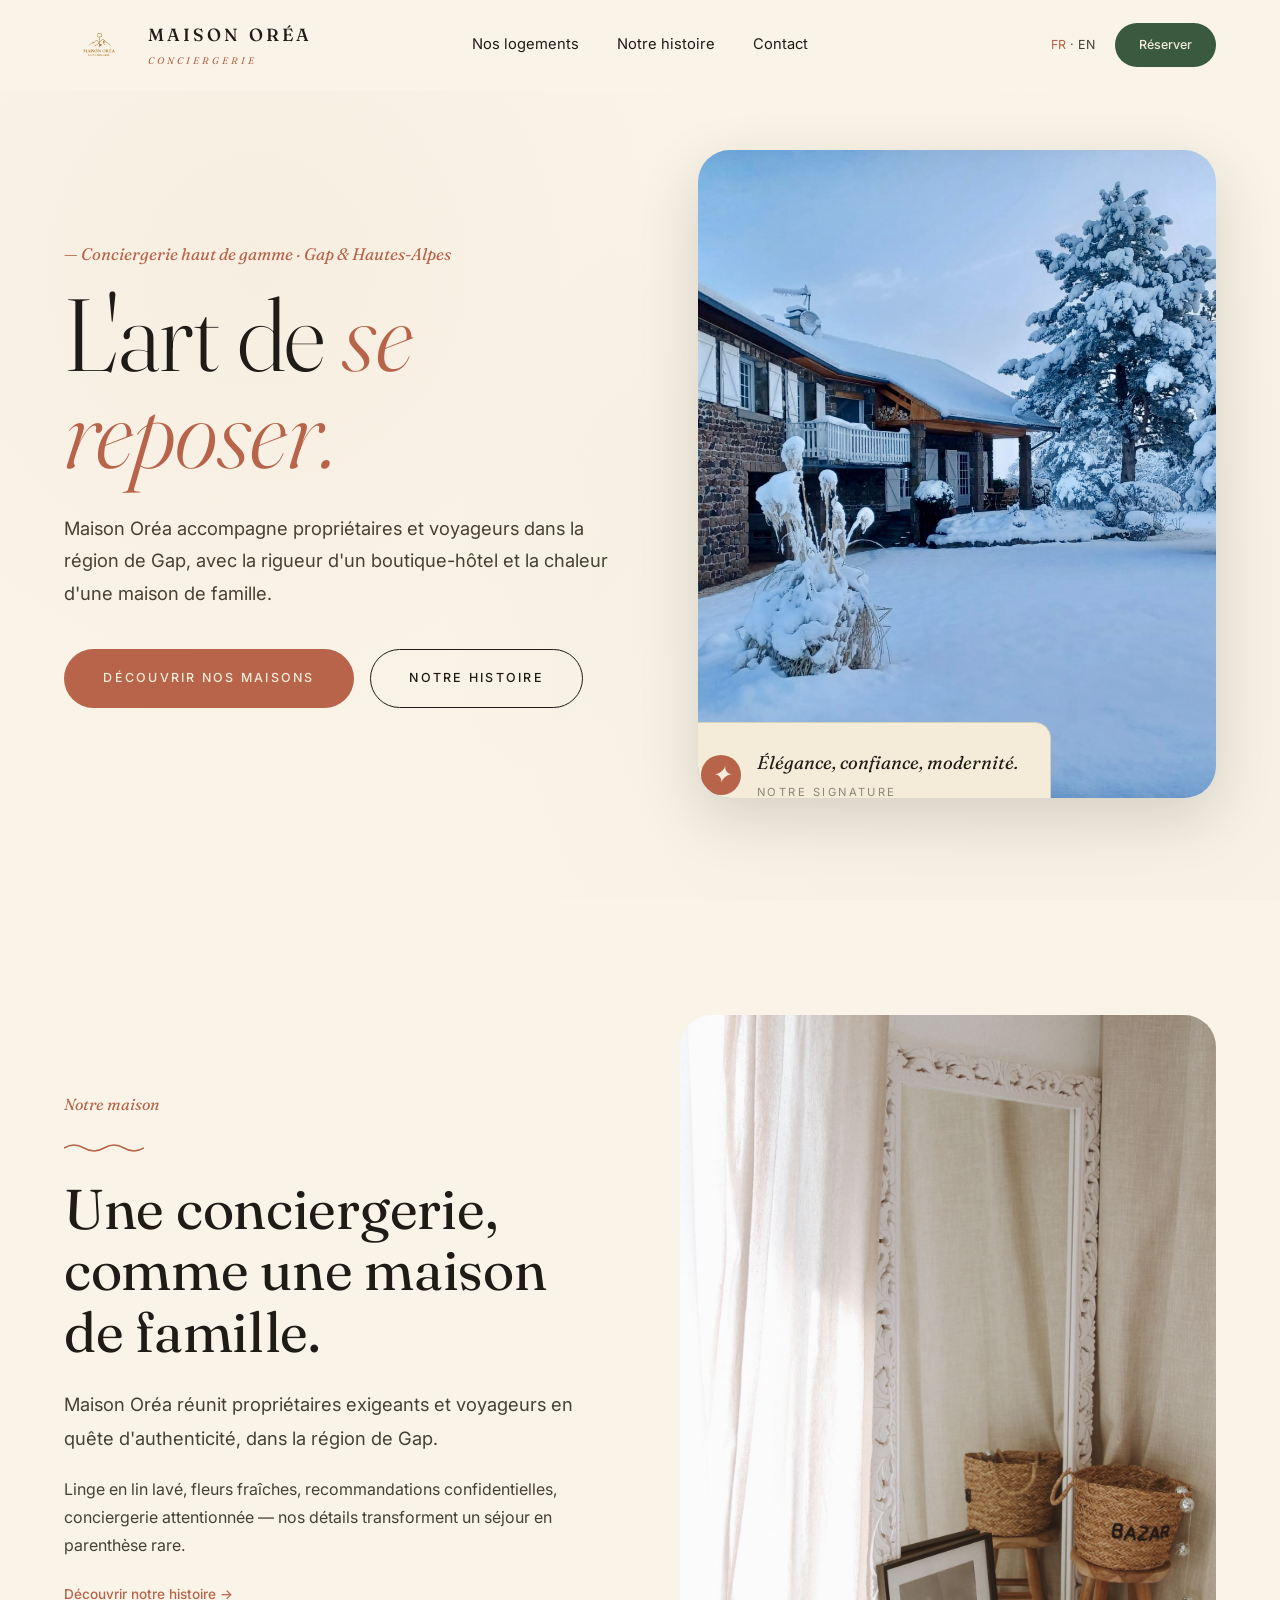
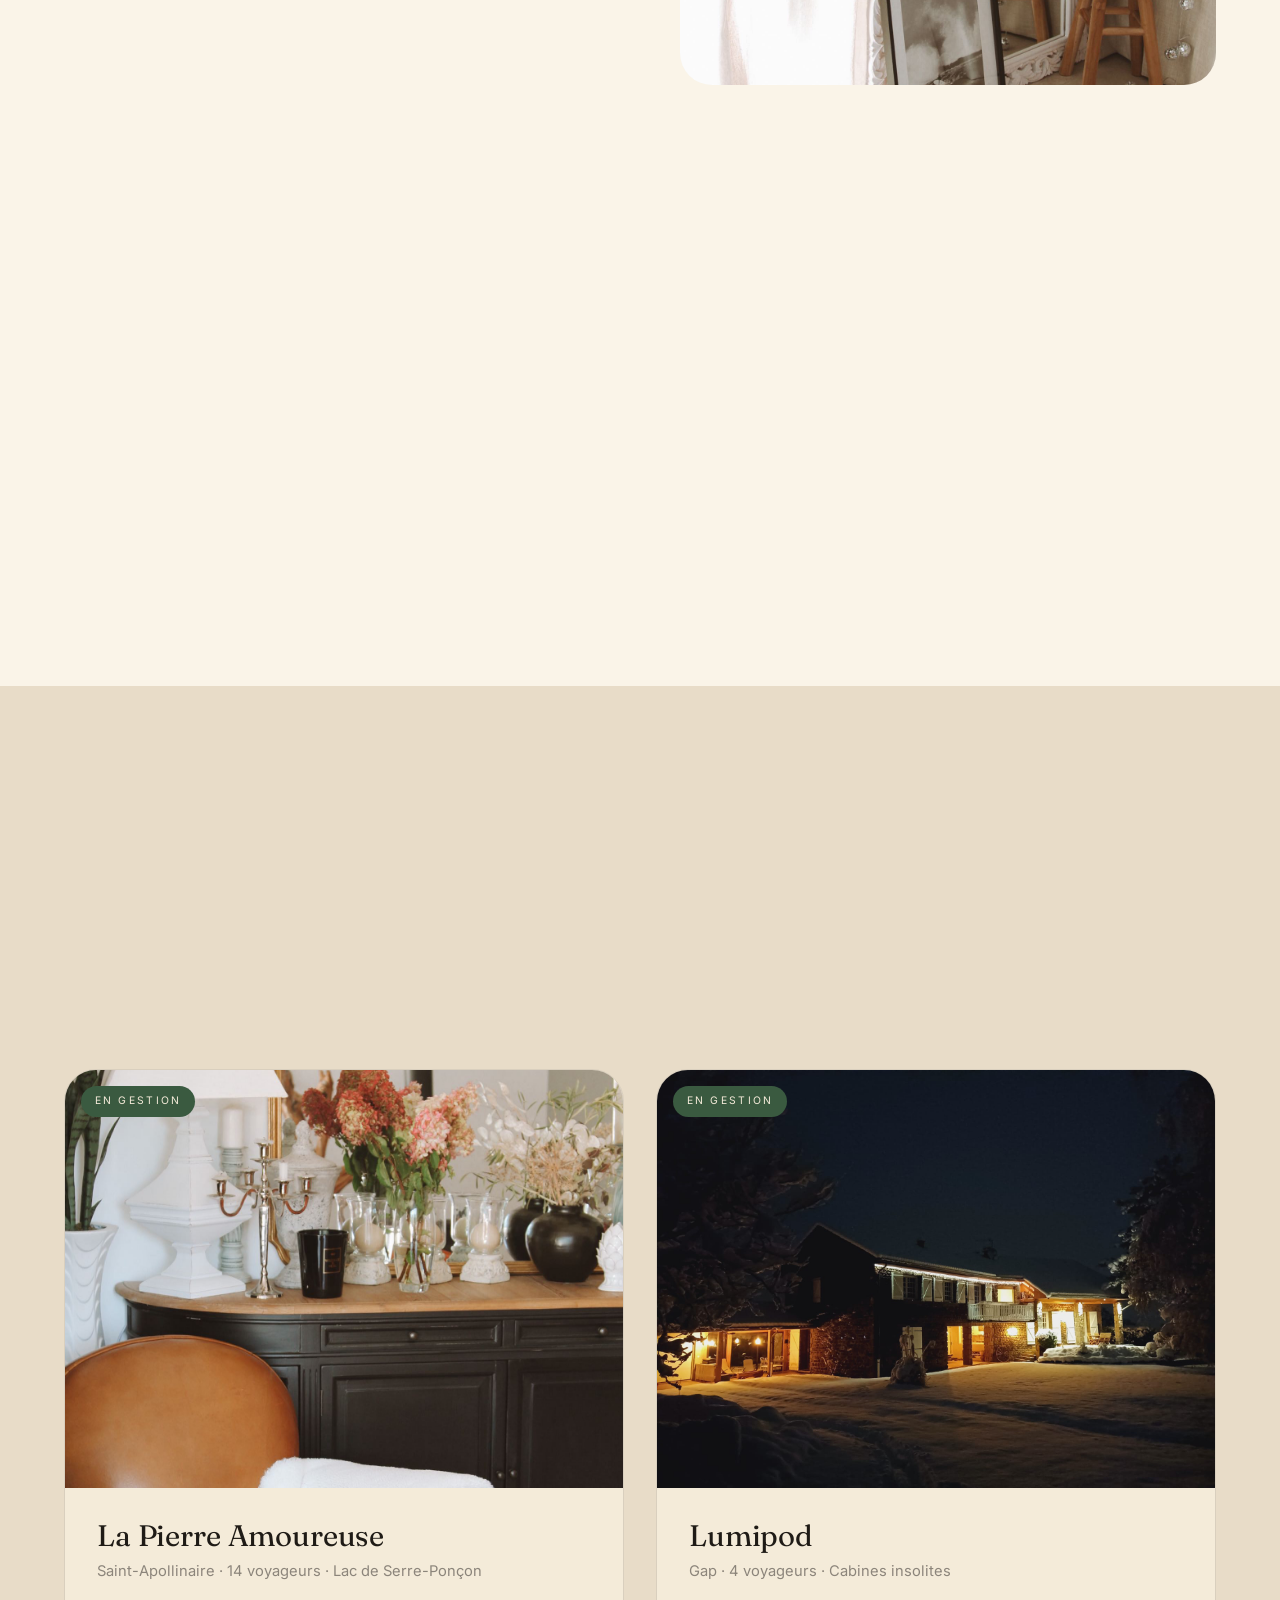
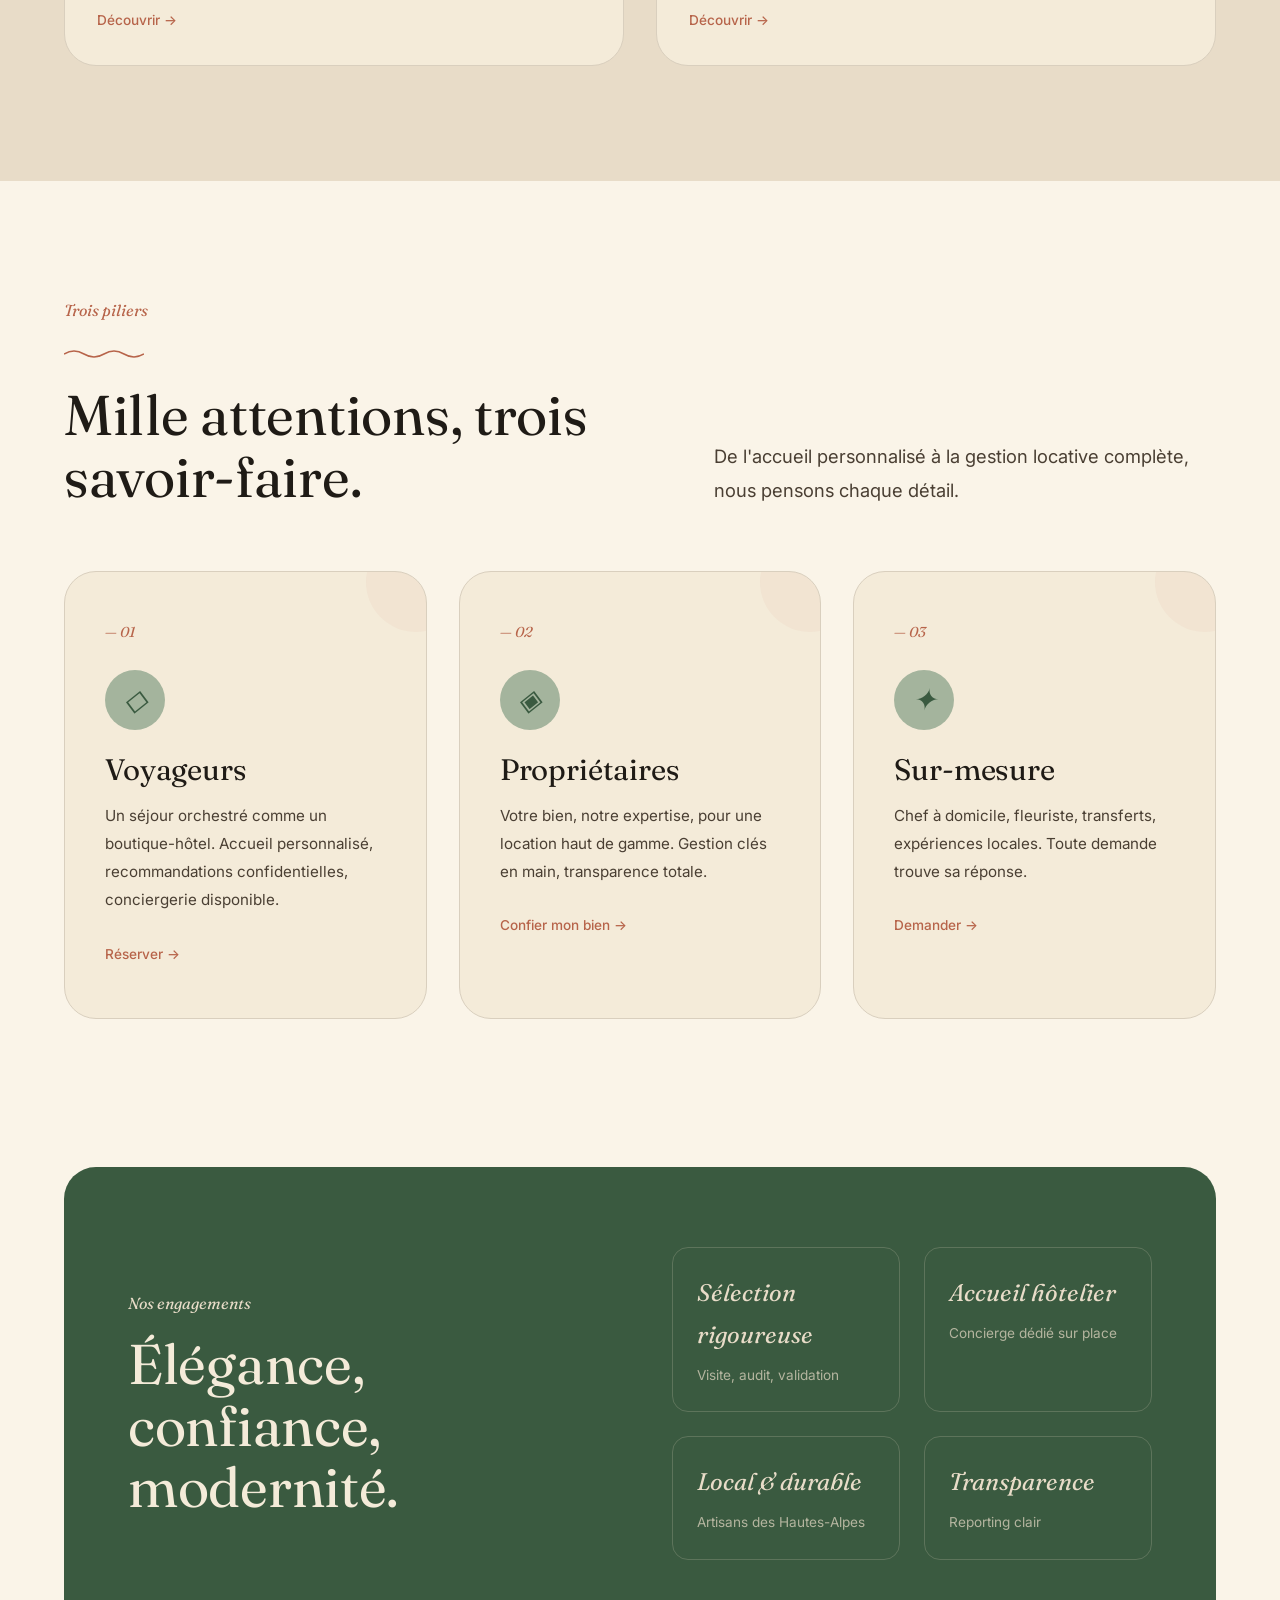
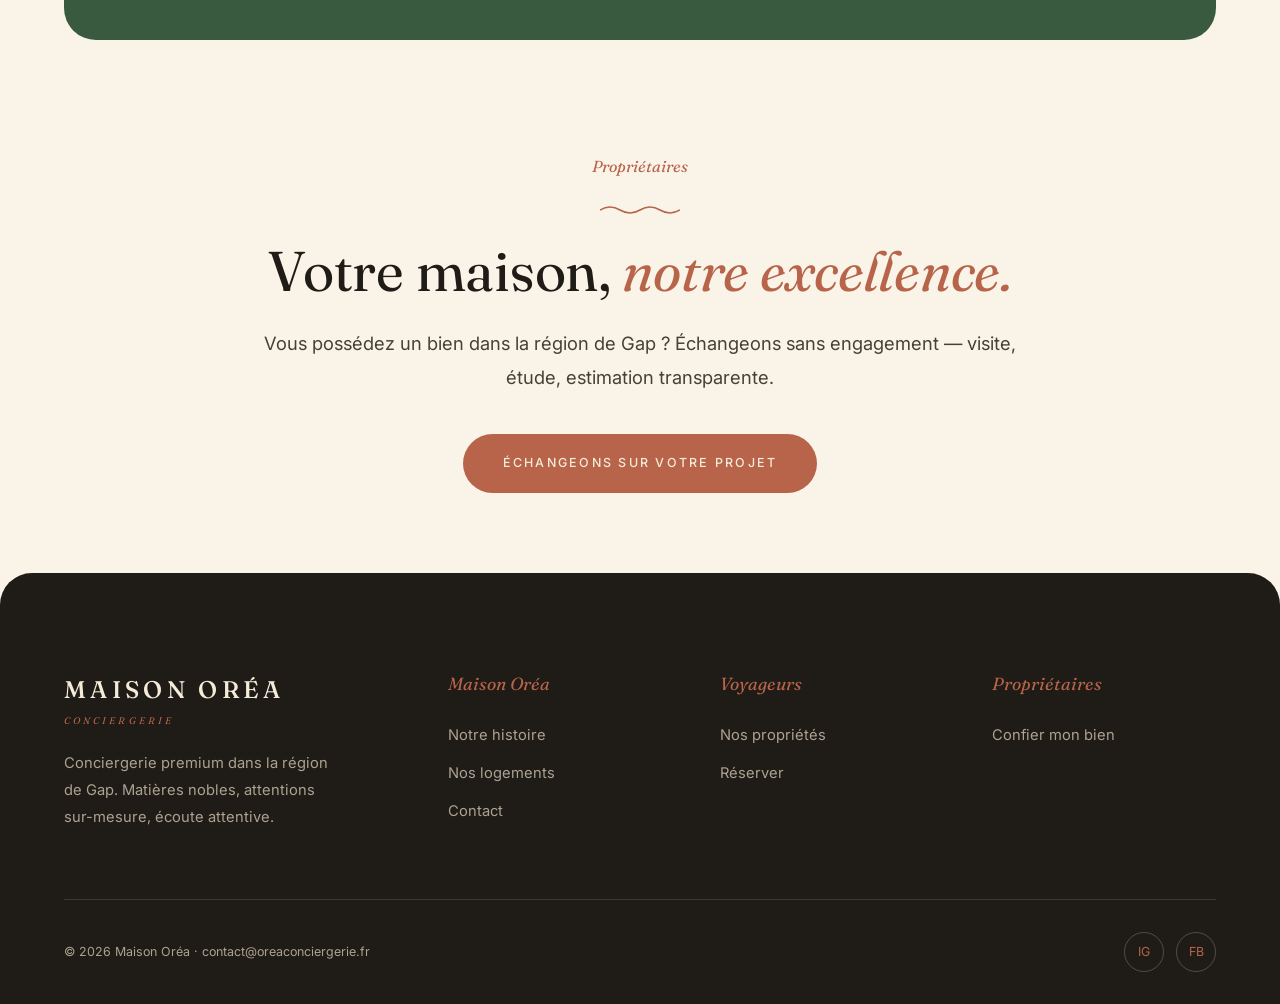
==== commit 81475fa0: "Suppression lorem ipsum + corrections responsive mobile corrections responsive mobile" ====
--- a/index.html
+++ b/index.html
@@ -27,7 +27,7 @@
   <div class="hero-text fade-in">
     <span class="hero-eyebrow">— Conciergerie haut de gamme · Gap & Hautes-Alpes</span>
     <h1 class="hero-title">L'art de <em>se reposer.</em></h1>
-    <p class="hero-desc">Lorem ipsum dolor sit amet consectetur. Maison Oréa accompagne propriétaires et voyageurs dans la région de Gap, avec la rigueur d'un boutique-hôtel et la chaleur d'une maison de famille.</p>
+    <p class="hero-desc">Maison Oréa accompagne propriétaires et voyageurs dans la région de Gap, avec la rigueur d'un boutique-hôtel et la chaleur d'une maison de famille.</p>
     <div class="hero-actions">
       <a href="logements.html" class="btn btn-primary">Découvrir nos maisons</a>
       <a href="a-propos.html" class="btn btn-ghost">Notre histoire</a>
@@ -50,8 +50,8 @@
         <span class="eyebrow">Notre maison</span>
         <span class="divider-wave"></span>
         <h2>Une conciergerie, comme une maison de famille.</h2>
-        <p class="lead">Lorem ipsum dolor sit amet consectetur adipiscing elit. Maison Oréa réunit propriétaires exigeants et voyageurs en quête d'authenticité, dans la région de Gap.</p>
-        <p>Sed do eiusmod tempor incididunt. Linge en lin lavé, fleurs fraîches, recommandations confidentielles, conciergerie attentionnée — nos détails transforment un séjour en parenthèse rare.</p>
+        <p class="lead">Maison Oréa réunit propriétaires exigeants et voyageurs en quête d'authenticité, dans la région de Gap.</p>
+        <p>Linge en lin lavé, fleurs fraîches, recommandations confidentielles, conciergerie attentionnée — nos détails transforment un séjour en parenthèse rare.</p>
         <a href="a-propos.html" class="link-arrow">Découvrir notre histoire →</a>
       </div>
       <div class="editorial-image">
@@ -114,28 +114,28 @@
         <span class="divider-wave"></span>
         <h2>Mille attentions, trois savoir-faire.</h2>
       </div>
-      <p class="lead">Lorem ipsum dolor sit amet. De l'accueil personnalisé à la gestion locative complète, nous pensons chaque détail.</p>
+      <p class="lead">De l'accueil personnalisé à la gestion locative complète, nous pensons chaque détail.</p>
     </div>
     <div class="trio-grid">
       <article class="trio-card fade-up">
         <div class="num">— 01</div>
         <div class="ico">◇</div>
         <h3>Voyageurs</h3>
-        <p>Lorem ipsum consectetur. Un séjour orchestré comme un boutique-hôtel. Accueil personnalisé, recommandations confidentielles, conciergerie disponible.</p>
+        <p>Un séjour orchestré comme un boutique-hôtel. Accueil personnalisé, recommandations confidentielles, conciergerie disponible.</p>
         <a href="logements.html" class="link-arrow">Réserver →</a>
       </article>
       <article class="trio-card fade-up">
         <div class="num">— 02</div>
         <div class="ico">◈</div>
         <h3>Propriétaires</h3>
-        <p>Lorem ipsum dolor amet. Votre bien, notre expertise, pour une location haut de gamme. Gestion clés en main, transparence totale.</p>
+        <p>Votre bien, notre expertise, pour une location haut de gamme. Gestion clés en main, transparence totale.</p>
         <a href="contact.html" class="link-arrow">Confier mon bien →</a>
       </article>
       <article class="trio-card fade-up">
         <div class="num">— 03</div>
         <div class="ico">✦</div>
         <h3>Sur-mesure</h3>
-        <p>Sed do eiusmod tempor. Chef à domicile, fleuriste, transferts, expériences locales. Toute demande trouve sa réponse.</p>
+        <p>Chef à domicile, fleuriste, transferts, expériences locales. Toute demande trouve sa réponse.</p>
         <a href="contact.html" class="link-arrow">Demander →</a>
       </article>
     </div>
@@ -148,8 +148,7 @@
     <div>
       <span class="eyebrow light">Nos engagements</span>
       <h2 style="margin-top: 1rem;">Élégance, confiance, modernité.</h2>
-      <p class="lead" style="margin-top: 1.25rem;">Lorem ipsum dolor sit amet consectetur adipiscing elit sed do eiusmod tempor incididunt ut labore et dolore.</p>
-    </div>
+      </div>
     <div style="display: grid; grid-template-columns: 1fr 1fr; gap: 1.5rem;">
       <div style="padding: 1.5rem; border-radius: var(--r-md); border: 1px solid rgba(232,220,200,0.2);"><div style="font-family: var(--serif); font-style: italic; font-size: 1.5rem; color: var(--lin); margin-bottom: 0.5rem;">Sélection rigoureuse</div><div style="font-size: 0.85rem; color: rgba(232,220,200,0.7);">Visite, audit, validation</div></div>
       <div style="padding: 1.5rem; border-radius: var(--r-md); border: 1px solid rgba(232,220,200,0.2);"><div style="font-family: var(--serif); font-style: italic; font-size: 1.5rem; color: var(--lin); margin-bottom: 0.5rem;">Accueil hôtelier</div><div style="font-size: 0.85rem; color: rgba(232,220,200,0.7);">Concierge dédié sur place</div></div>
@@ -165,7 +164,7 @@
     <span class="eyebrow">Propriétaires</span>
     <span class="divider-wave center"></span>
     <h2 style="margin-top: 1rem;">Votre maison, <span class="accent">notre excellence.</span></h2>
-    <p class="lead" style="margin-top: 1.5rem; margin-bottom: 2.5rem;">Lorem ipsum dolor sit amet. Vous possédez un bien dans la région de Gap ? Échangeons sans engagement — visite, étude, estimation transparente.</p>
+    <p class="lead" style="margin-top: 1.5rem; margin-bottom: 2.5rem;">Vous possédez un bien dans la région de Gap ? Échangeons sans engagement — visite, étude, estimation transparente.</p>
     <a href="contact.html" class="btn btn-primary">Échangeons sur votre projet</a>
   </div>
 </section>
--- a/assets/css/style.css
+++ b/assets/css/style.css
@@ -304,3 +304,23 @@
 .amenity-grid { display: grid; grid-template-columns: repeat(2, 1fr); gap: 0.5rem 2.5rem; }
 .amenity { display: flex; gap: 0.85rem; align-items: center; padding: 0.7rem 0; border-bottom: 1px dashed var(--bordure); font-size: 0.95rem; color: var(--terre); }
 .amenity .ico { width: 32px; height: 32px; border-radius: 50%; background: var(--vert-pale); color: var(--vert-foncé); display: inline-flex; align-items: center; justify-content: center; font-family: var(--serif); font-size: 1rem; font-style: italic; flex-shrink: 0; }
+
+
+/* ============================================
+   PATCH RESPONSIVE MOBILE (ajout v2)
+   ============================================ */
+@media (max-width: 768px) {
+  /* Forms : champs en 1 colonne au lieu de 2 */
+  .field-row { grid-template-columns: 1fr; gap: 0; }
+
+  /* Amenity grid en 1 colonne */
+  .amenity-grid { grid-template-columns: 1fr; gap: 0; }
+
+  /* Cible les inline styles grid 2-3-4 cols → 1 col mobile */
+  div[style*="grid-template-columns: 1fr 1fr"],
+  div[style*="grid-template-columns: repeat(3"],
+  div[style*="grid-template-columns: repeat(4"] {
+    grid-template-columns: 1fr !important;
+    gap: 1.5rem !important;
+  }
+}
